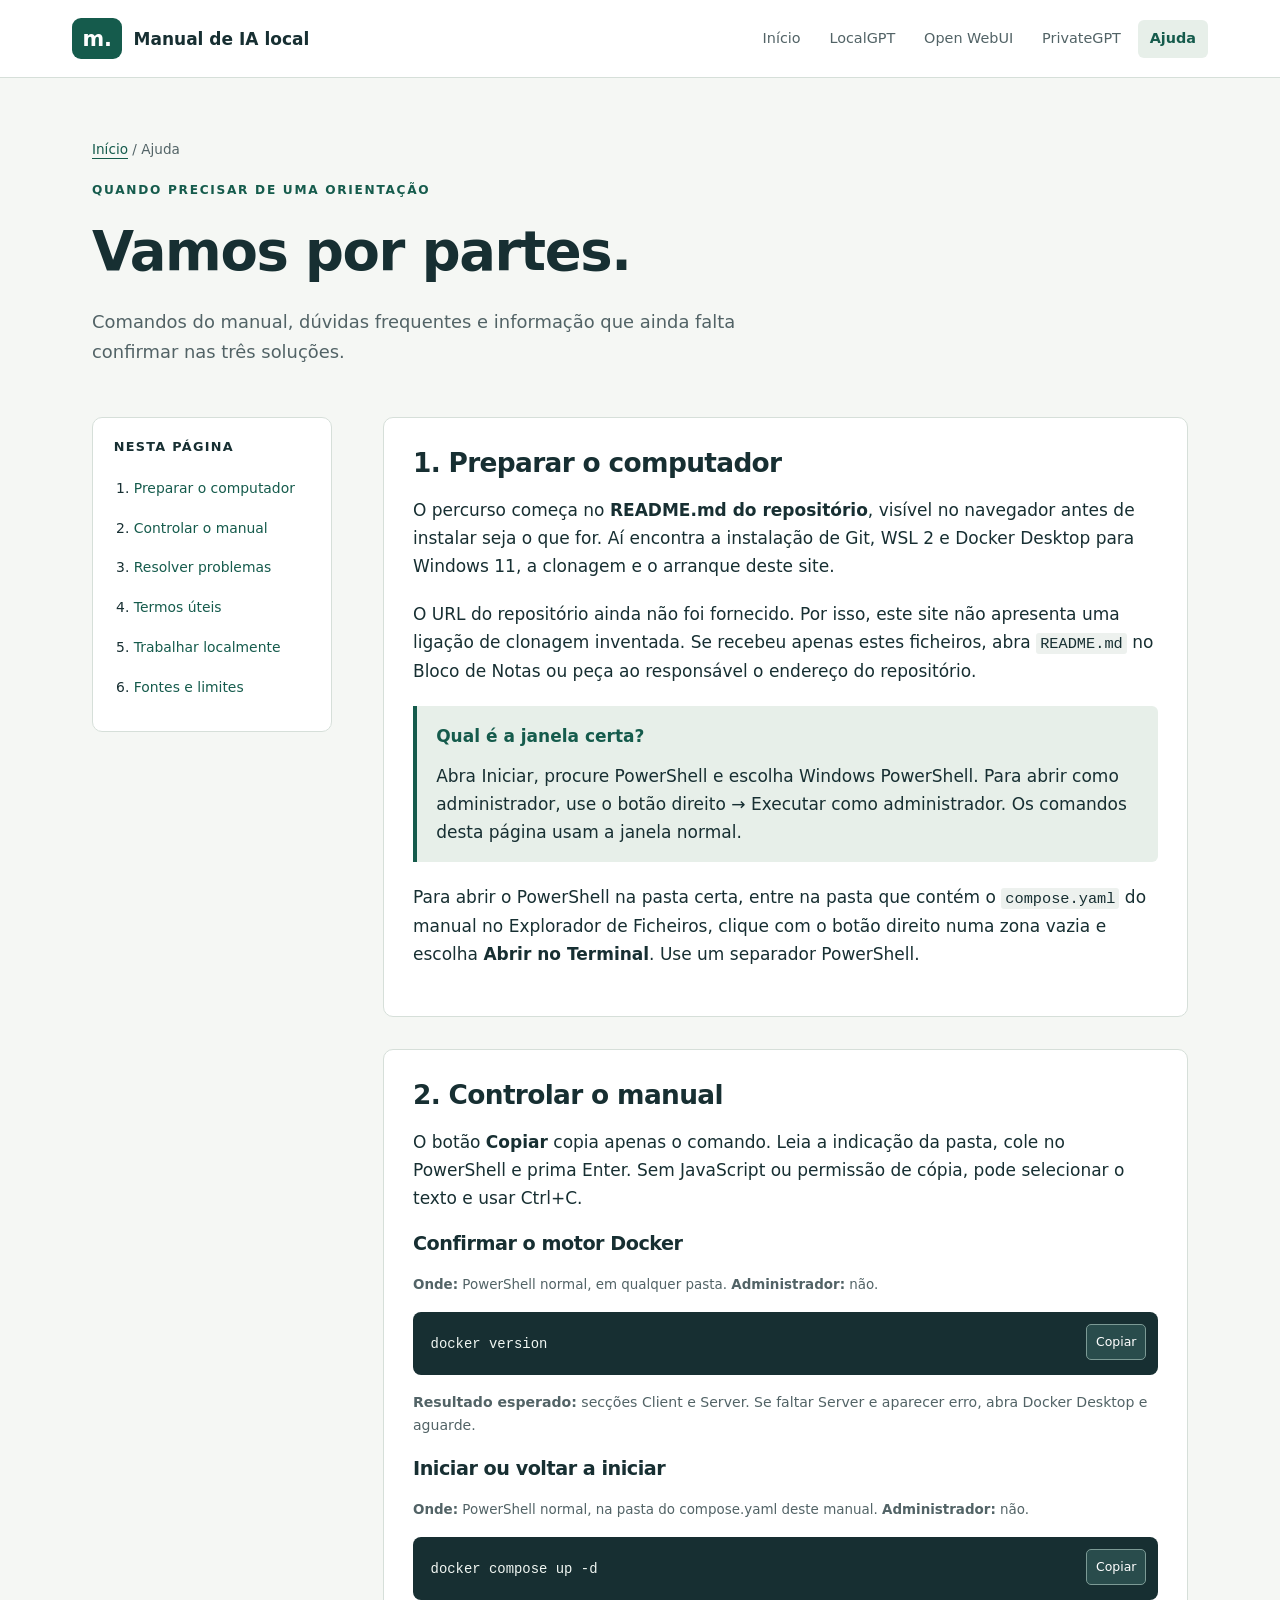
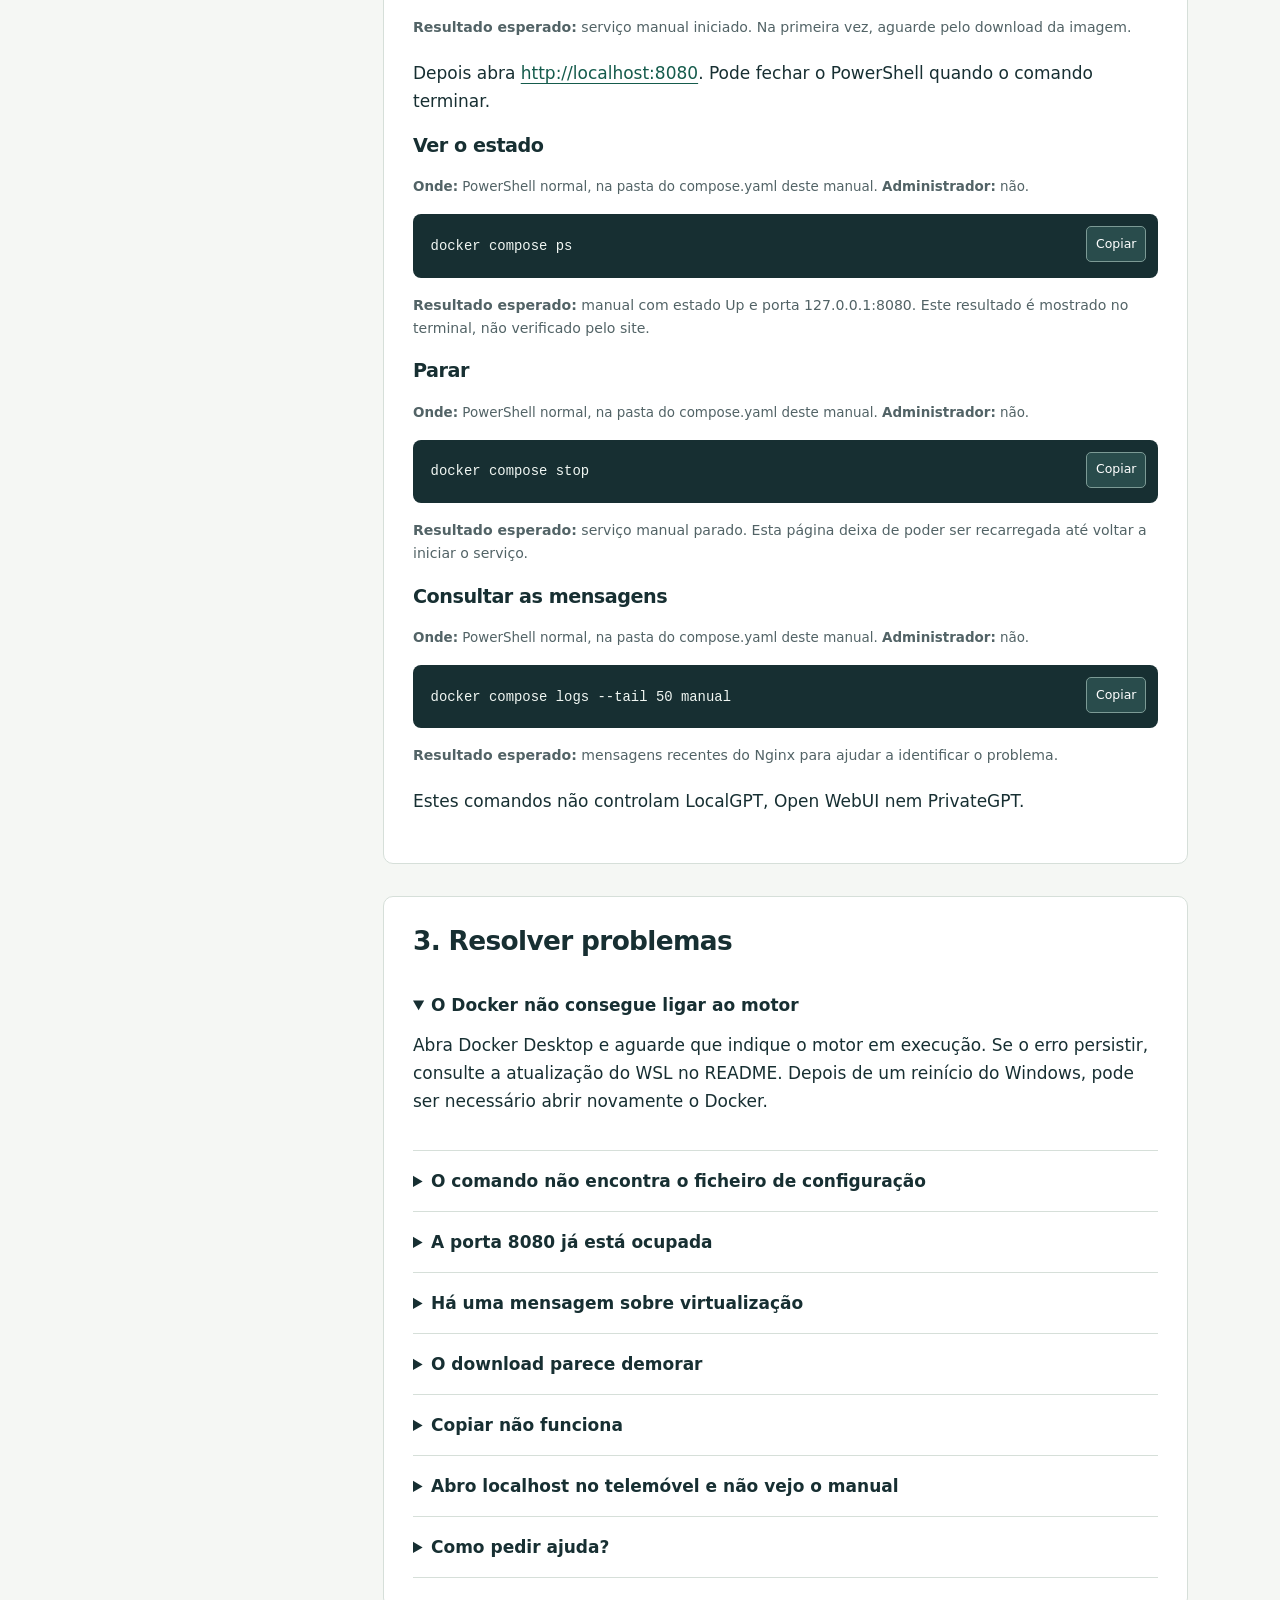
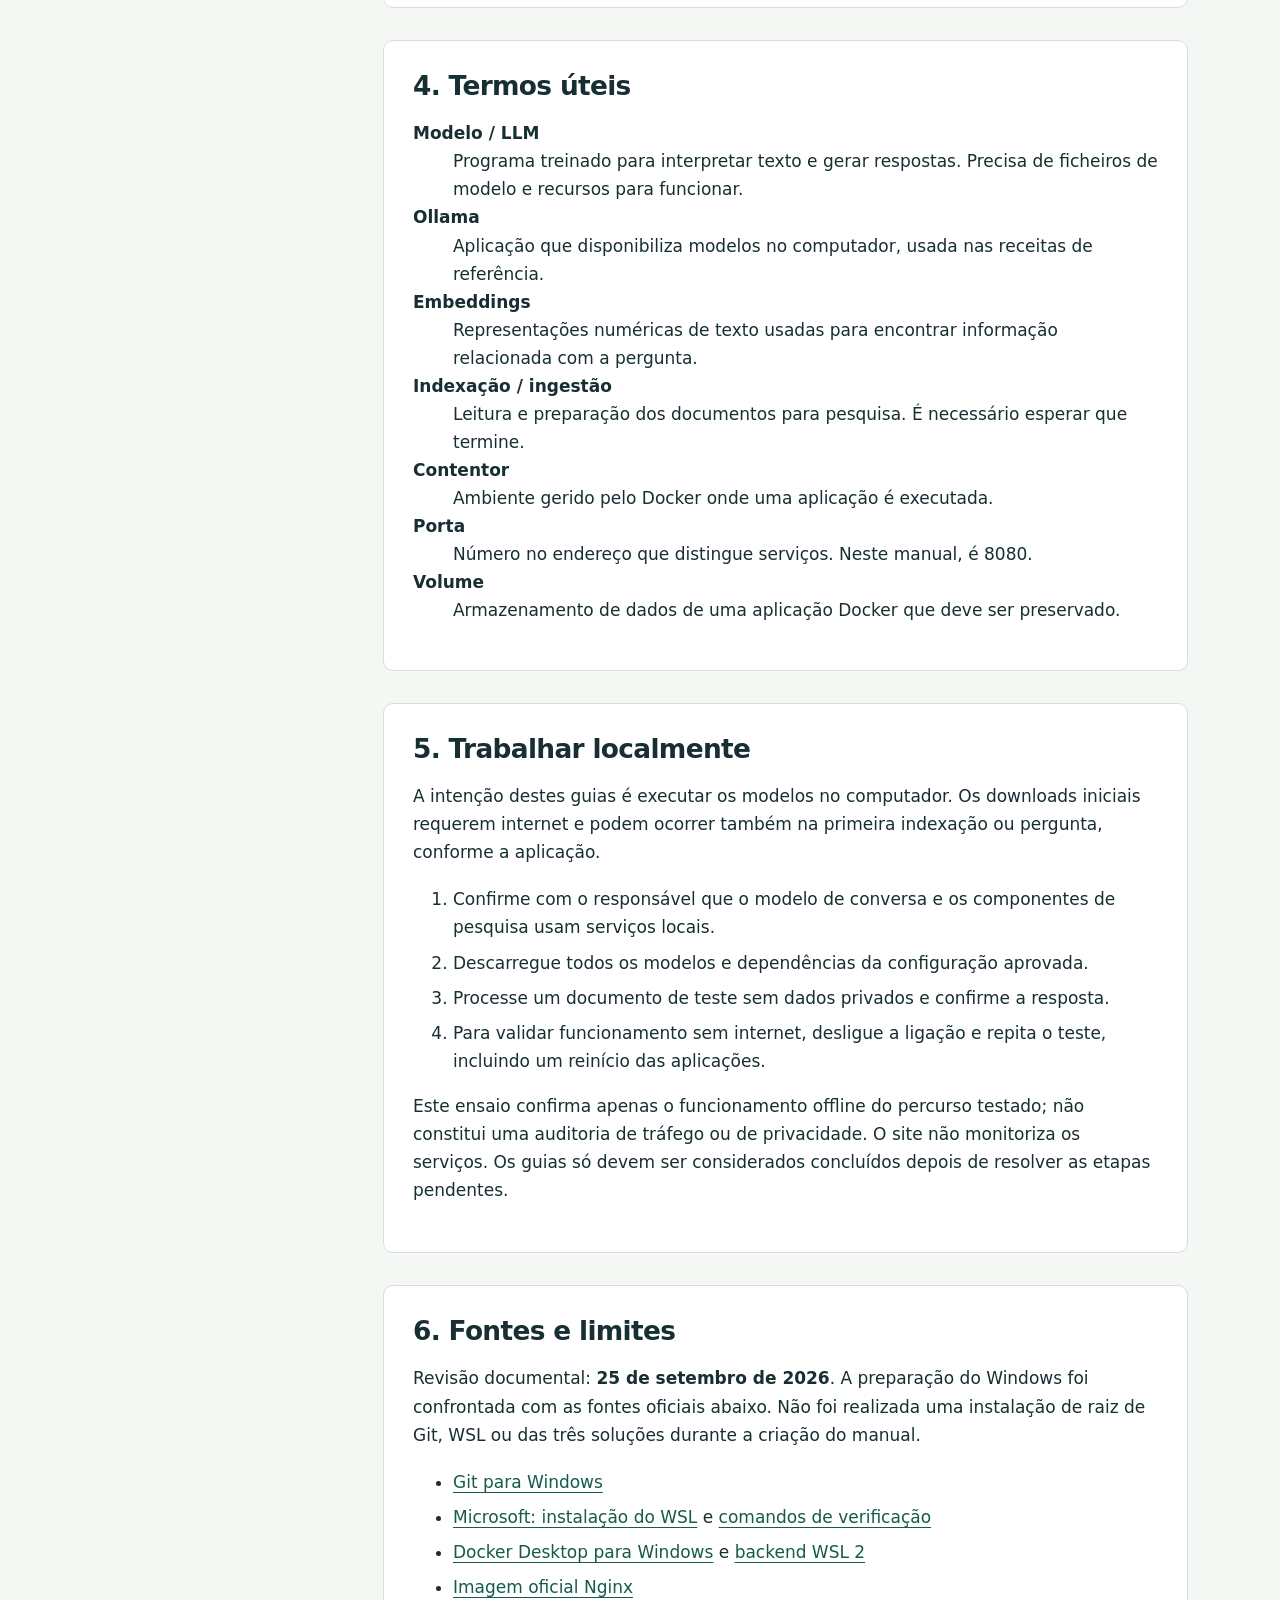
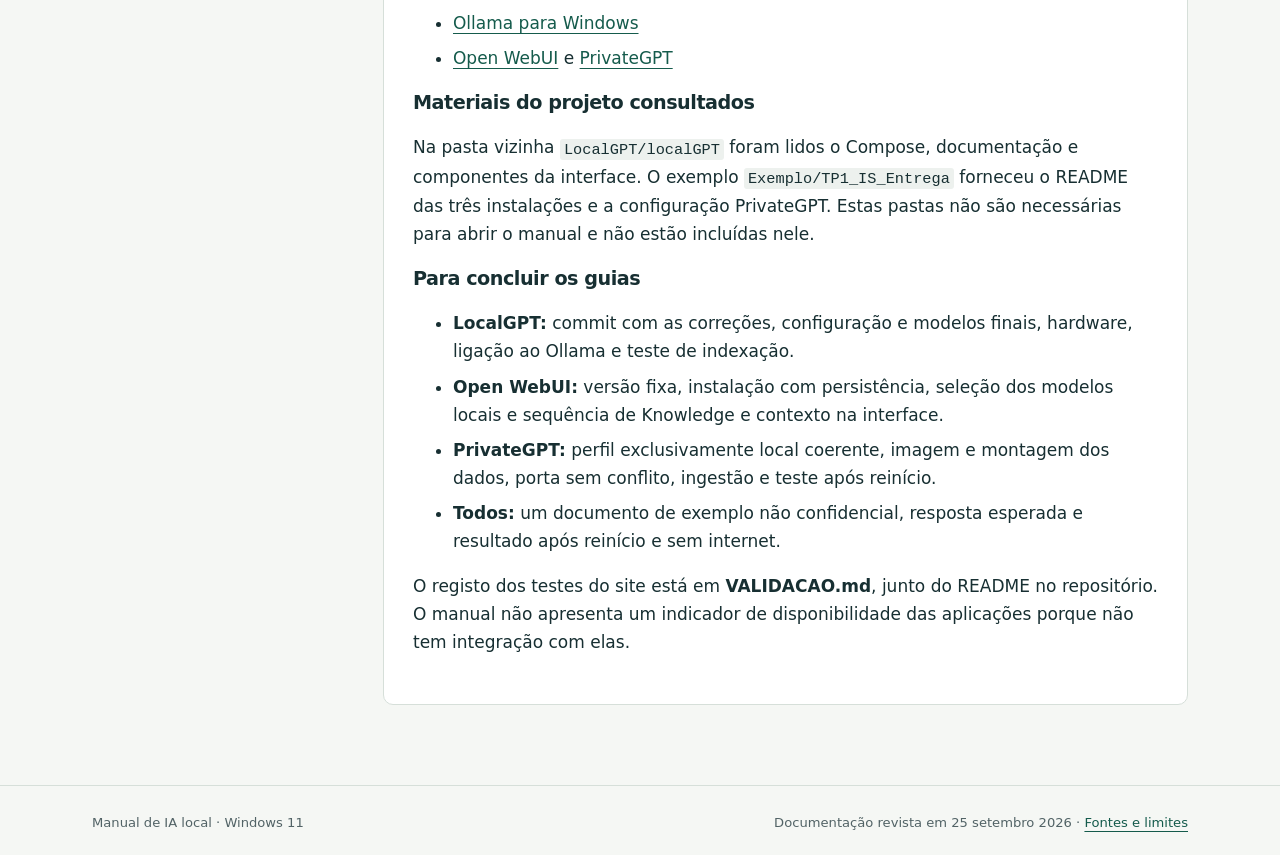
==== html/ajuda.html @ fd28e629 "First commit" ====
<!doctype html>
<html lang="pt-PT">
<head><meta charset="utf-8"><meta name="viewport" content="width=device-width, initial-scale=1"><meta name="description" content="Ajuda e primeiros passos — manual de instalação e utilização de IA local para Windows 11."><title>Ajuda e primeiros passos · Manual de IA local</title><link rel="stylesheet" href="assets/css/style.css"><script src="assets/js/main.js" defer></script></head>
<body><a class="skip-link" href="#conteudo">Saltar para o conteúdo</a>
<header class="site-header"><div class="header-inner"><a class="brand" href="index.html"><span class="brand-mark" aria-hidden="true">m.</span> Manual de IA local</a><nav class="site-nav" aria-label="Navegação principal"><a href="index.html">Início</a><a href="localgpt.html">LocalGPT</a><a href="openwebui.html">Open WebUI</a><a href="privategpt.html">PrivateGPT</a><a href="ajuda.html" aria-current="page">Ajuda</a></nav></div></header>
<main id="conteudo" class="container" tabindex="-1">
<div class="page-heading"><p class="breadcrumb"><a href="index.html">Início</a> / Ajuda</p><p class="eyebrow">Quando precisar de uma orientação</p><h1>Vamos por partes.</h1><p class="lead">Comandos do manual, dúvidas frequentes e informação que ainda falta confirmar nas três soluções.</p></div>
<div class="guide-layout"><nav class="toc" aria-label="Índice da ajuda"><h2>Nesta página</h2><ol><li><a href="#preparacao">Preparar o computador</a></li><li><a href="#comandos">Controlar o manual</a></li><li><a href="#erros">Resolver problemas</a></li><li><a href="#termos">Termos úteis</a></li><li><a href="#local">Trabalhar localmente</a></li><li><a href="#fontes">Fontes e limites</a></li></ol></nav><div>
<section class="guide-section" id="preparacao"><h2>1. Preparar o computador</h2><p>O percurso começa no <strong>README.md do repositório</strong>, visível no navegador antes de instalar seja o que for. Aí encontra a instalação de Git, WSL 2 e Docker Desktop para Windows 11, a clonagem e o arranque deste site.</p><p>O URL do repositório ainda não foi fornecido. Por isso, este site não apresenta uma ligação de clonagem inventada. Se recebeu apenas estes ficheiros, abra <code>README.md</code> no Bloco de Notas ou peça ao responsável o endereço do repositório.</p><div class="notice info"><strong>Qual é a janela certa?</strong><p>Abra Iniciar, procure PowerShell e escolha Windows PowerShell. Para abrir como administrador, use o botão direito → Executar como administrador. Os comandos desta página usam a janela normal.</p></div><p>Para abrir o PowerShell na pasta certa, entre na pasta que contém o <code>compose.yaml</code> do manual no Explorador de Ficheiros, clique com o botão direito numa zona vazia e escolha <strong>Abrir no Terminal</strong>. Use um separador PowerShell.</p></section>
<section class="guide-section" id="comandos"><h2>2. Controlar o manual</h2><p>O botão <strong>Copiar</strong> copia apenas o comando. Leia a indicação da pasta, cole no PowerShell e prima Enter. Sem JavaScript ou permissão de cópia, pode selecionar o texto e usar Ctrl+C.</p><h3>Confirmar o motor Docker</h3><p class="command-meta"><strong>Onde:</strong> PowerShell normal, em qualquer pasta. <strong>Administrador:</strong> não.</p><div class="command" data-command><pre><code>docker version</code></pre></div><p class="expected"><strong>Resultado esperado:</strong> secções Client e Server. Se faltar Server e aparecer erro, abra Docker Desktop e aguarde.</p><h3>Iniciar ou voltar a iniciar</h3><p class="command-meta"><strong>Onde:</strong> PowerShell normal, na pasta do compose.yaml deste manual. <strong>Administrador:</strong> não.</p><div class="command" data-command><pre><code>docker compose up -d</code></pre></div><p class="expected"><strong>Resultado esperado:</strong> serviço manual iniciado. Na primeira vez, aguarde pelo download da imagem.</p><p>Depois abra <a href="http://localhost:8080">http://localhost:8080</a>. Pode fechar o PowerShell quando o comando terminar.</p><h3>Ver o estado</h3><p class="command-meta"><strong>Onde:</strong> PowerShell normal, na pasta do compose.yaml deste manual. <strong>Administrador:</strong> não.</p><div class="command" data-command><pre><code>docker compose ps</code></pre></div><p class="expected"><strong>Resultado esperado:</strong> manual com estado Up e porta 127.0.0.1:8080. Este resultado é mostrado no terminal, não verificado pelo site.</p><h3>Parar</h3><p class="command-meta"><strong>Onde:</strong> PowerShell normal, na pasta do compose.yaml deste manual. <strong>Administrador:</strong> não.</p><div class="command" data-command><pre><code>docker compose stop</code></pre></div><p class="expected"><strong>Resultado esperado:</strong> serviço manual parado. Esta página deixa de poder ser recarregada até voltar a iniciar o serviço.</p><h3>Consultar as mensagens</h3><p class="command-meta"><strong>Onde:</strong> PowerShell normal, na pasta do compose.yaml deste manual. <strong>Administrador:</strong> não.</p><div class="command" data-command><pre><code>docker compose logs --tail 50 manual</code></pre></div><p class="expected"><strong>Resultado esperado:</strong> mensagens recentes do Nginx para ajudar a identificar o problema.</p><p>Estes comandos não controlam LocalGPT, Open WebUI nem PrivateGPT.</p></section>
<section class="guide-section" id="erros"><h2>3. Resolver problemas</h2><details open><summary>O Docker não consegue ligar ao motor</summary><p>Abra Docker Desktop e aguarde que indique o motor em execução. Se o erro persistir, consulte a atualização do WSL no README. Depois de um reinício do Windows, pode ser necessário abrir novamente o Docker.</p></details><details><summary>O comando não encontra o ficheiro de configuração</summary><p>Abra o terminal na pasta que contém o <code>compose.yaml</code> deste manual, junto da pasta <code>html</code>. Uma janela aberta noutra pasta não encontra automaticamente o projeto.</p></details><details><summary>A porta 8080 já está ocupada</summary><p>Outra aplicação pode estar a usar a porta ou o Windows pode tê-la reservado. Peça ajuda para identificar a origem. Se reconhecer a aplicação, feche-a normalmente e tente de novo. Não termine processos desconhecidos.</p></details><details><summary>Há uma mensagem sobre virtualização</summary><p>Use Ctrl+Shift+Esc → Desempenho → CPU e verifique «Virtualização». Se estiver desativada, siga a documentação do fabricante do computador ou peça apoio informático. As instruções BIOS/UEFI variam entre equipamentos.</p></details><details><summary>O download parece demorar</summary><p>Imagens e modelos podem ser grandes. Aguarde e observe o terminal. Uma mensagem de erro de rede exige verificar a ligação, proxy ou VPN; o manual não pode estimar o tempo restante.</p></details><details><summary>Copiar não funciona</summary><p>Em caso de recusa pelo navegador, o manual seleciona o comando e apresenta uma indicação para usar Ctrl+C. Também pode selecionar o texto manualmente. Em dispositivos táteis, mantenha o dedo sobre o texto e use a opção de cópia do navegador.</p></details><details><summary>Abro localhost no telemóvel e não vejo o manual</summary><p>Localhost aponta para o dispositivo onde está o navegador. Este manual está acessível apenas no computador que o serve. Pode testar o formato móvel reduzindo a janela do navegador nesse computador.</p></details><details><summary>Como pedir ajuda?</summary><p>Indique a solução, o passo, o comando e a mensagem exata, bem como as versões instaladas e o hardware. Remova palavras-passe, tokens e conteúdo privado antes de partilhar registos.</p></details></section>
<section class="guide-section" id="termos"><h2>4. Termos úteis</h2><dl><dt><strong>Modelo / LLM</strong></dt><dd>Programa treinado para interpretar texto e gerar respostas. Precisa de ficheiros de modelo e recursos para funcionar.</dd><dt><strong>Ollama</strong></dt><dd>Aplicação que disponibiliza modelos no computador, usada nas receitas de referência.</dd><dt><strong>Embeddings</strong></dt><dd>Representações numéricas de texto usadas para encontrar informação relacionada com a pergunta.</dd><dt><strong>Indexação / ingestão</strong></dt><dd>Leitura e preparação dos documentos para pesquisa. É necessário esperar que termine.</dd><dt><strong>Contentor</strong></dt><dd>Ambiente gerido pelo Docker onde uma aplicação é executada.</dd><dt><strong>Porta</strong></dt><dd>Número no endereço que distingue serviços. Neste manual, é 8080.</dd><dt><strong>Volume</strong></dt><dd>Armazenamento de dados de uma aplicação Docker que deve ser preservado.</dd></dl></section>
<section class="guide-section" id="local"><h2>5. Trabalhar localmente</h2><p>A intenção destes guias é executar os modelos no computador. Os downloads iniciais requerem internet e podem ocorrer também na primeira indexação ou pergunta, conforme a aplicação.</p><ol><li>Confirme com o responsável que o modelo de conversa e os componentes de pesquisa usam serviços locais.</li><li>Descarregue todos os modelos e dependências da configuração aprovada.</li><li>Processe um documento de teste sem dados privados e confirme a resposta.</li><li>Para validar funcionamento sem internet, desligue a ligação e repita o teste, incluindo um reinício das aplicações.</li></ol><p>Este ensaio confirma apenas o funcionamento offline do percurso testado; não constitui uma auditoria de tráfego ou de privacidade. O site não monitoriza os serviços. Os guias só devem ser considerados concluídos depois de resolver as etapas pendentes.</p></section>
<section class="guide-section" id="fontes"><h2>6. Fontes e limites</h2><p>Revisão documental: <strong>25 de setembro de 2026</strong>. A preparação do Windows foi confrontada com as fontes oficiais abaixo. Não foi realizada uma instalação de raiz de Git, WSL ou das três soluções durante a criação do manual.</p><ul><li><a href="https://git-scm.com/install/windows">Git para Windows</a></li><li><a href="https://learn.microsoft.com/en-us/windows/wsl/install">Microsoft: instalação do WSL</a> e <a href="https://learn.microsoft.com/en-us/windows/wsl/basic-commands">comandos de verificação</a></li><li><a href="https://docs.docker.com/desktop/setup/install/windows-install/">Docker Desktop para Windows</a> e <a href="https://docs.docker.com/desktop/features/wsl/">backend WSL 2</a></li><li><a href="https://hub.docker.com/_/nginx">Imagem oficial Nginx</a></li><li><a href="https://docs.ollama.com/windows">Ollama para Windows</a></li><li><a href="https://docs.openwebui.com/">Open WebUI</a> e <a href="https://docs.privategpt.dev/introduction">PrivateGPT</a></li></ul><h3>Materiais do projeto consultados</h3><p>Na pasta vizinha <code>LocalGPT/localGPT</code> foram lidos o Compose, documentação e componentes da interface. O exemplo <code>Exemplo/TP1_IS_Entrega</code> forneceu o README das três instalações e a configuração PrivateGPT. Estas pastas não são necessárias para abrir o manual e não estão incluídas nele.</p><h3>Para concluir os guias</h3><ul><li><strong>LocalGPT:</strong> commit com as correções, configuração e modelos finais, hardware, ligação ao Ollama e teste de indexação.</li><li><strong>Open WebUI:</strong> versão fixa, instalação com persistência, seleção dos modelos locais e sequência de Knowledge e contexto na interface.</li><li><strong>PrivateGPT:</strong> perfil exclusivamente local coerente, imagem e montagem dos dados, porta sem conflito, ingestão e teste após reinício.</li><li><strong>Todos:</strong> um documento de exemplo não confidencial, resposta esperada e resultado após reinício e sem internet.</li></ul><p>O registo dos testes do site está em <strong>VALIDACAO.md</strong>, junto do README no repositório. O manual não apresenta um indicador de disponibilidade das aplicações porque não tem integração com elas.</p></section>
</div></div></main>
<footer class="site-footer"><div class="container footer-inner"><span>Manual de IA local · Windows 11</span><span>Documentação revista em 25 setembro 2026 · <a href="ajuda.html#fontes">Fontes e limites</a></span></div></footer>
</body></html>
---- html/assets/css/style.css ----
/* Recursos locais e fontes do sistema; o conteúdo funciona sem JavaScript. */
:root { color-scheme: light; --ink:#172f32; --muted:#526366; --paper:#f5f7f4; --line:#d6dfd9; --green:#155b4c; --pale:#e7efe9; --amber:#775019; }
* { box-sizing:border-box; }
html { scroll-behavior:smooth; scroll-padding-top:2rem; }
body { margin:0; background:var(--paper); color:var(--ink); font:17px/1.65 "Segoe UI",system-ui,sans-serif; }
a { color:var(--green); text-underline-offset:4px; }
a:hover { text-decoration-thickness:2px; }
:focus-visible { outline:3px solid #b45b0b; outline-offset:5px; }
button { font:inherit; cursor:pointer; }
.skip-link { position:absolute; left:1rem; top:-100px; padding:.7rem 1rem; background:white; z-index:10; }
.skip-link:focus { top:1rem; }
.site-header { border-bottom:1px solid var(--line); background:#fff; }
.header-inner { max-width:1200px; margin:auto; padding:1.15rem 2rem; display:flex; align-items:center; justify-content:space-between; gap:1.5rem; }
.brand { display:flex; align-items:center; gap:.7rem; font-weight:750; text-decoration:none; color:var(--ink); white-space:nowrap; }
.brand-mark { background:var(--green); color:white; border-radius:9px; padding:.2rem .65rem; font-size:1.3rem; }
.site-nav { display:flex; flex-wrap:wrap; gap:.3rem; }
.site-nav a { padding:.45rem .75rem; text-decoration:none; color:var(--muted); border-radius:6px; font-size:.9rem; }
.site-nav a[aria-current="page"] { background:var(--pale); color:var(--green); font-weight:700; }
.site-nav a:hover { background:var(--paper); }
.container { max-width:1160px; margin:auto; padding:0 2rem; }
.eyebrow { font-size:.76rem; font-weight:750; letter-spacing:.14em; text-transform:uppercase; color:var(--green); }
.hero { padding:4.5rem 0 3rem; display:grid; grid-template-columns:1.55fr 1fr; gap:4rem; align-items:center; }
h1,h2,h3 { line-height:1.2; letter-spacing:-.025em; }
h1 { font-size:clamp(2.3rem,5vw,4rem); margin:1rem 0 1.4rem; max-width:850px; font-weight:720; }
h2 { font-size:1.65rem; margin:0 0 1.1rem; }
h3 { font-size:1.2rem; }
p { margin:.75rem 0 1.2rem; }
.lead { color:var(--muted); font-size:1.12rem; max-width:720px; }
.hero-note { border:1px solid var(--line); border-radius:14px; padding:1.6rem; background:var(--pale); }
.hero-note ol { padding-left:1.4rem; margin-bottom:0; }
.hero-note li { margin:.7rem 0; }
.button { display:inline-block; background:var(--green); color:white; text-decoration:none; font-weight:650; padding:.7rem 1.2rem; border-radius:7px; }
.button:hover { background:#104637; }
.section-heading { display:flex; justify-content:space-between; gap:1rem; align-items:baseline; margin:1.5rem 0; }
.section-heading p { color:var(--muted); font-size:.9rem; }
.cards { display:grid; grid-template-columns:repeat(3,minmax(0,1fr)); gap:1.25rem; }
.card { border:1px solid var(--line); background:white; border-radius:12px; padding:1.7rem; display:flex; align-items:flex-start; flex-direction:column; }
.card-number { color:var(--green); font-size:.85rem; font-weight:700; letter-spacing:.1em; }
.card h3 { font-size:1.6rem; margin:1.3rem 0 .4rem; }
.card p { color:var(--muted); }
.card .button { margin-top:auto; }
.tag { font-size:.75rem; font-weight:650; padding:.25rem .6rem; background:#fff2d8; color:var(--amber); border-radius:4px; display:inline-block; }
.band { margin:2.5rem 0 3.5rem; padding:1.75rem 2rem; border:1px solid var(--line); border-radius:10px; background:var(--pale); }
.page-heading { padding:3rem 0 2rem; }
.page-heading h1 { font-size:clamp(2.2rem,5vw,3.4rem); }
.breadcrumb { font-size:.85rem; color:var(--muted); }
.guide-layout { display:grid; grid-template-columns:240px minmax(0,1fr); gap:3.2rem; align-items:start; padding-bottom:3rem; }
.toc { position:sticky; top:1.5rem; padding:1.3rem; border:1px solid var(--line); border-radius:10px; background:white; font-size:.87rem; }
.toc h2 { font-size:.8rem; text-transform:uppercase; letter-spacing:.1em; }
.toc ol { padding-left:1.25rem; margin-bottom:0; }
.toc li { padding:.3rem 0; }
.toc a { text-decoration:none; }
.toc a:hover { text-decoration:underline; }
.guide-section { margin-bottom:2rem; padding:1.8rem; background:white; border:1px solid var(--line); border-radius:10px; min-width:0; }
.step { font-size:.77rem; color:var(--green); display:block; margin-bottom:.6rem; font-weight:750; letter-spacing:.1em; }
.notice { border-left:4px solid #aa751f; background:#fff7e7; padding:1rem 1.2rem; margin:1.3rem 0; border-radius:0 6px 6px 0; }
.notice p:last-child { margin-bottom:0; }
.notice strong { color:#674510; }
.info { border-left-color:var(--green); background:var(--pale); }
.info strong { color:var(--green); }
.pending { font-size:.95rem; }
li { margin:.45rem 0; }
code { font-family:Consolas,"Cascadia Code",monospace; font-size:.9em; overflow-wrap:anywhere; }
p code,li code,td code { background:#edf1ee; padding:.1rem .25rem; border-radius:3px; }
.command { position:relative; border-radius:8px; background:#172f32; color:#f1f7f3; padding:1.1rem; margin:1rem 0; }
.command pre { white-space:pre-wrap; overflow-wrap:anywhere; margin:0; padding:0 5rem 0 0; }
.command code { font-size:.87rem; }
.copy-button { position:absolute; top:.75rem; right:.75rem; border:1px solid #7c9a95; color:white; background:#294c4c; border-radius:5px; padding:.3rem .55rem; font-size:.78rem; min-height:36px; }
.copy-button:hover { background:#3c6360; }
.copy-feedback { margin:.65rem 0 0; color:#d3e8df; font-size:.8rem; }
.copy-feedback:empty { display:none; }
.command-meta { font-size:.84rem; color:var(--muted); margin-bottom:.25rem; }
.expected { font-size:.88rem; color:var(--muted); }
.table-wrap { overflow-x:auto; }
table { border-collapse:collapse; width:100%; font-size:.9rem; }
th,td { text-align:left; padding:.8rem; border-bottom:1px solid var(--line); vertical-align:top; }
th { background:var(--pale); }
blockquote { border-left:3px solid var(--green); margin:1rem 0; padding:.5rem 1.2rem; background:var(--paper); }
details { padding:1rem 0; border-bottom:1px solid var(--line); }
summary { cursor:pointer; font-weight:650; }
.source-note { color:var(--muted); font-size:.85rem; overflow-wrap:anywhere; }
.site-footer { border-top:1px solid var(--line); padding:1.6rem 0; font-size:.82rem; color:var(--muted); }
.footer-inner { display:flex; justify-content:space-between; gap:1rem; flex-wrap:wrap; }
@media (max-width:900px) { .header-inner { align-items:flex-start; flex-direction:column; gap:.75rem; } .hero { gap:2rem; } .guide-layout { grid-template-columns:200px minmax(0,1fr); gap:1.3rem; } .cards { gap:.8rem; } .card { padding:1.2rem; } }
@media (max-width:680px) { body { font-size:16px; } .container,.header-inner { padding-left:1.1rem; padding-right:1.1rem; } .site-nav { gap:.1rem; } .site-nav a { padding:.45rem .55rem; } .hero { grid-template-columns:1fr; padding:2.3rem 0 1.5rem; gap:1.2rem; } .cards,.guide-layout { grid-template-columns:1fr; } .toc { position:static; } .section-heading { display:block; } .guide-section { padding:1.2rem; } .band { padding:1.25rem; } .page-heading { padding:2rem 0 1rem; } .command pre { padding:2.3rem 0 0; } .card { padding:1.5rem; } }
@media (prefers-reduced-motion:reduce) { html { scroll-behavior:auto; } }
@media print { .site-header,.toc,.copy-button,.site-footer { display:none; } body { background:white; color:black; font-size:11pt; } .guide-layout,.hero,.cards { display:block; } .guide-section,.card { break-inside:avoid; } .container { padding:0; } .command { background:#eee; color:black; } }
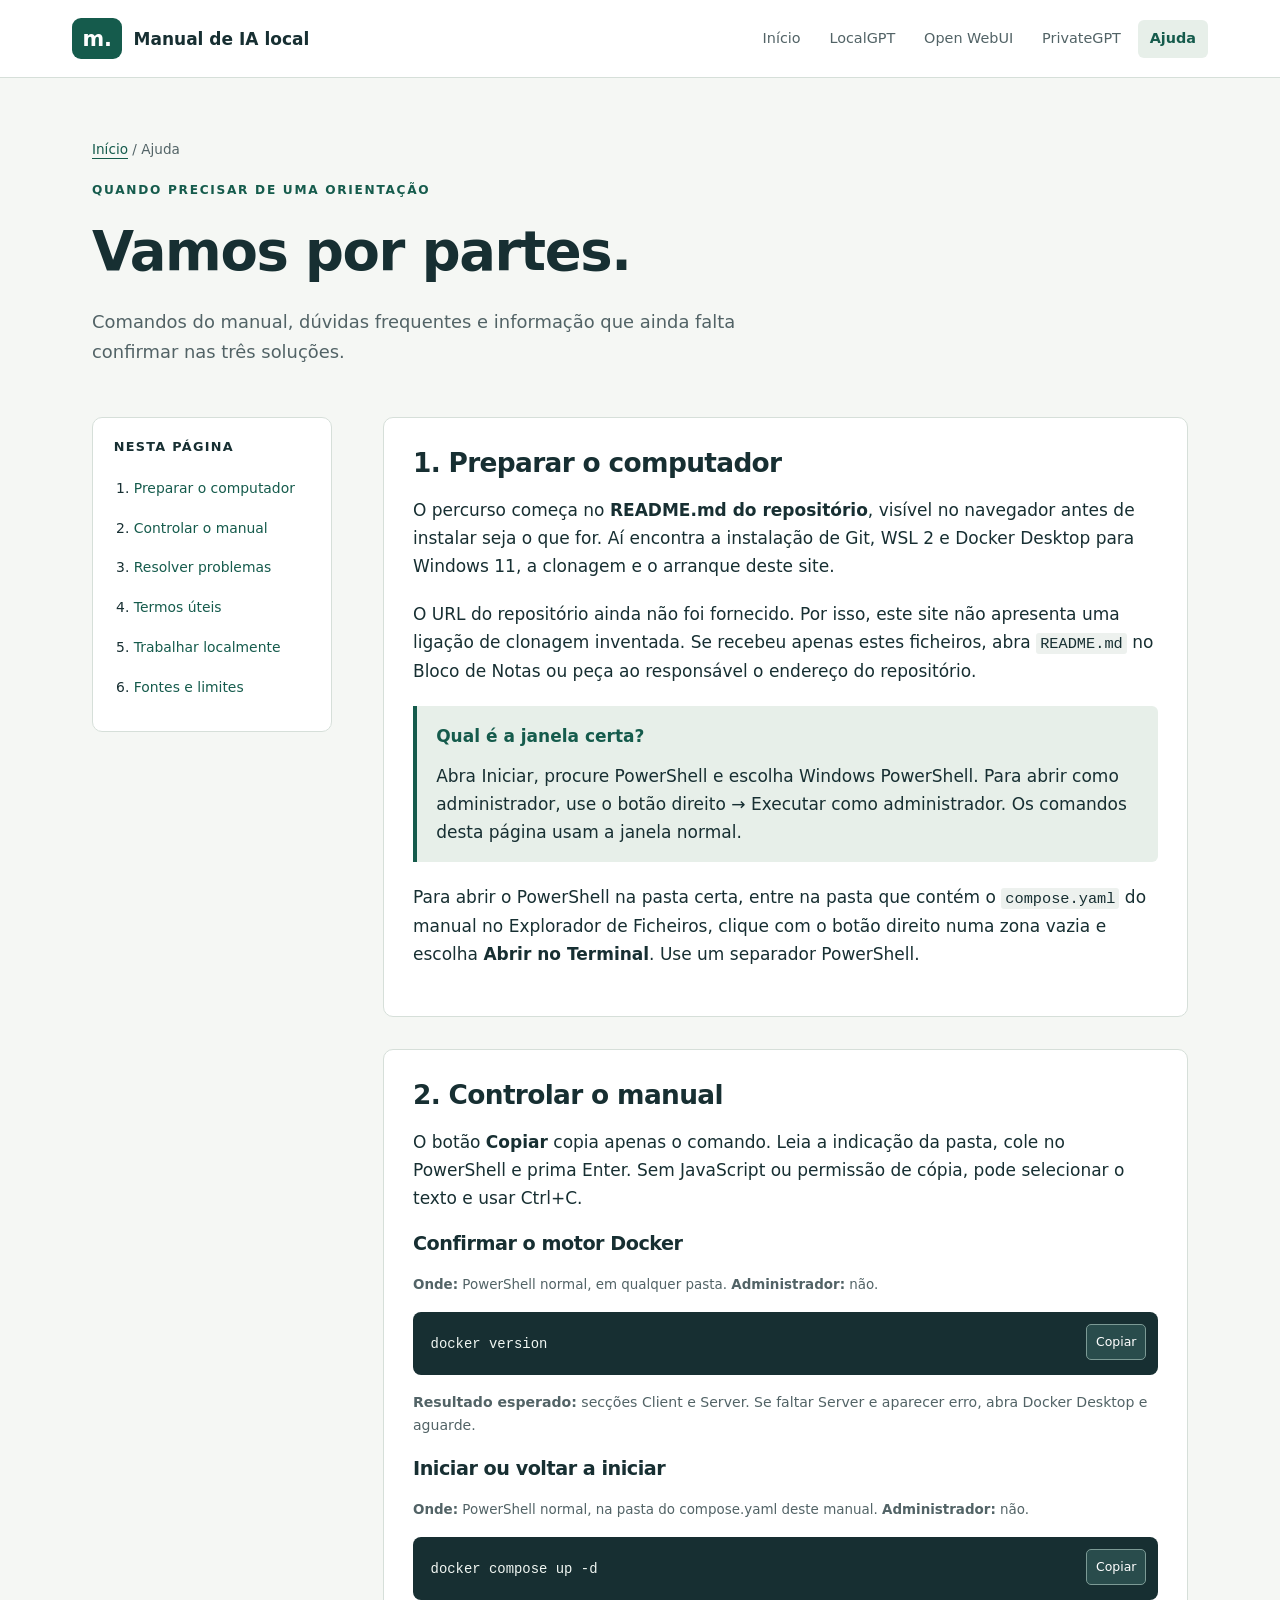
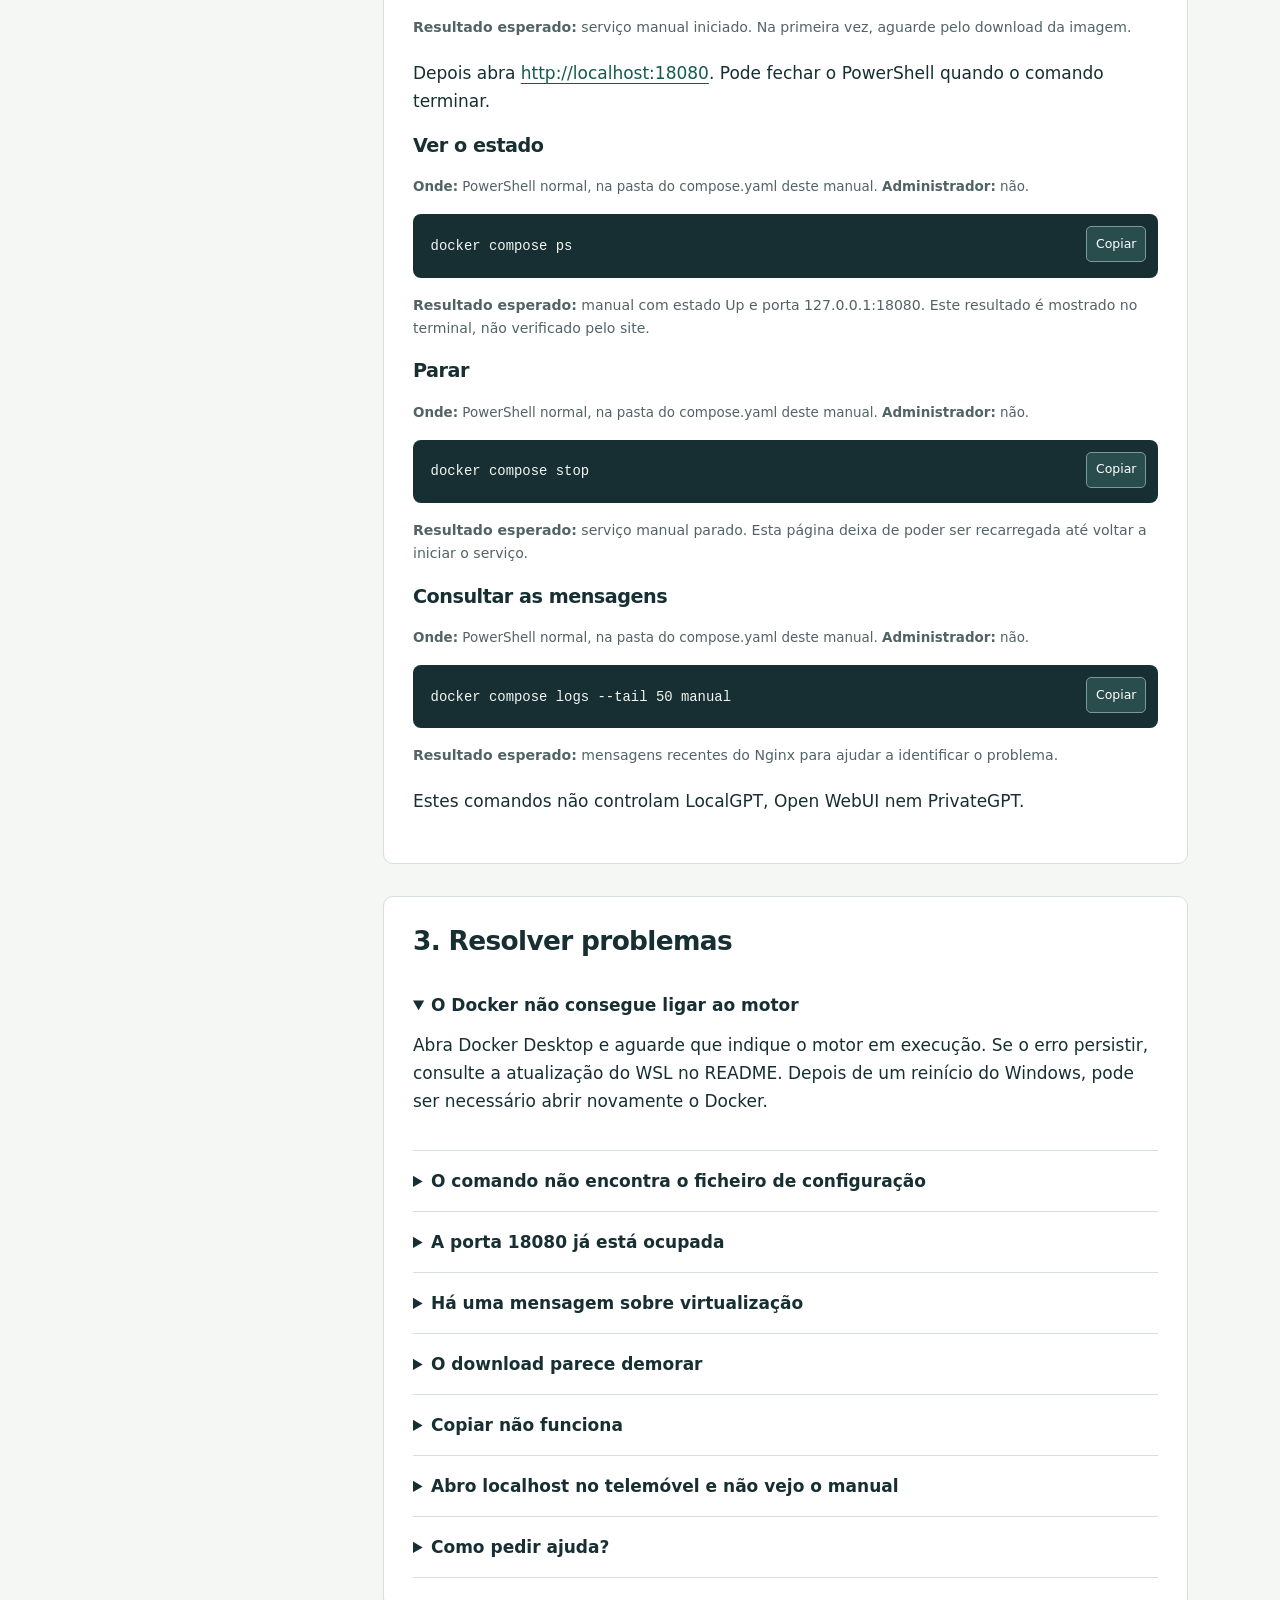
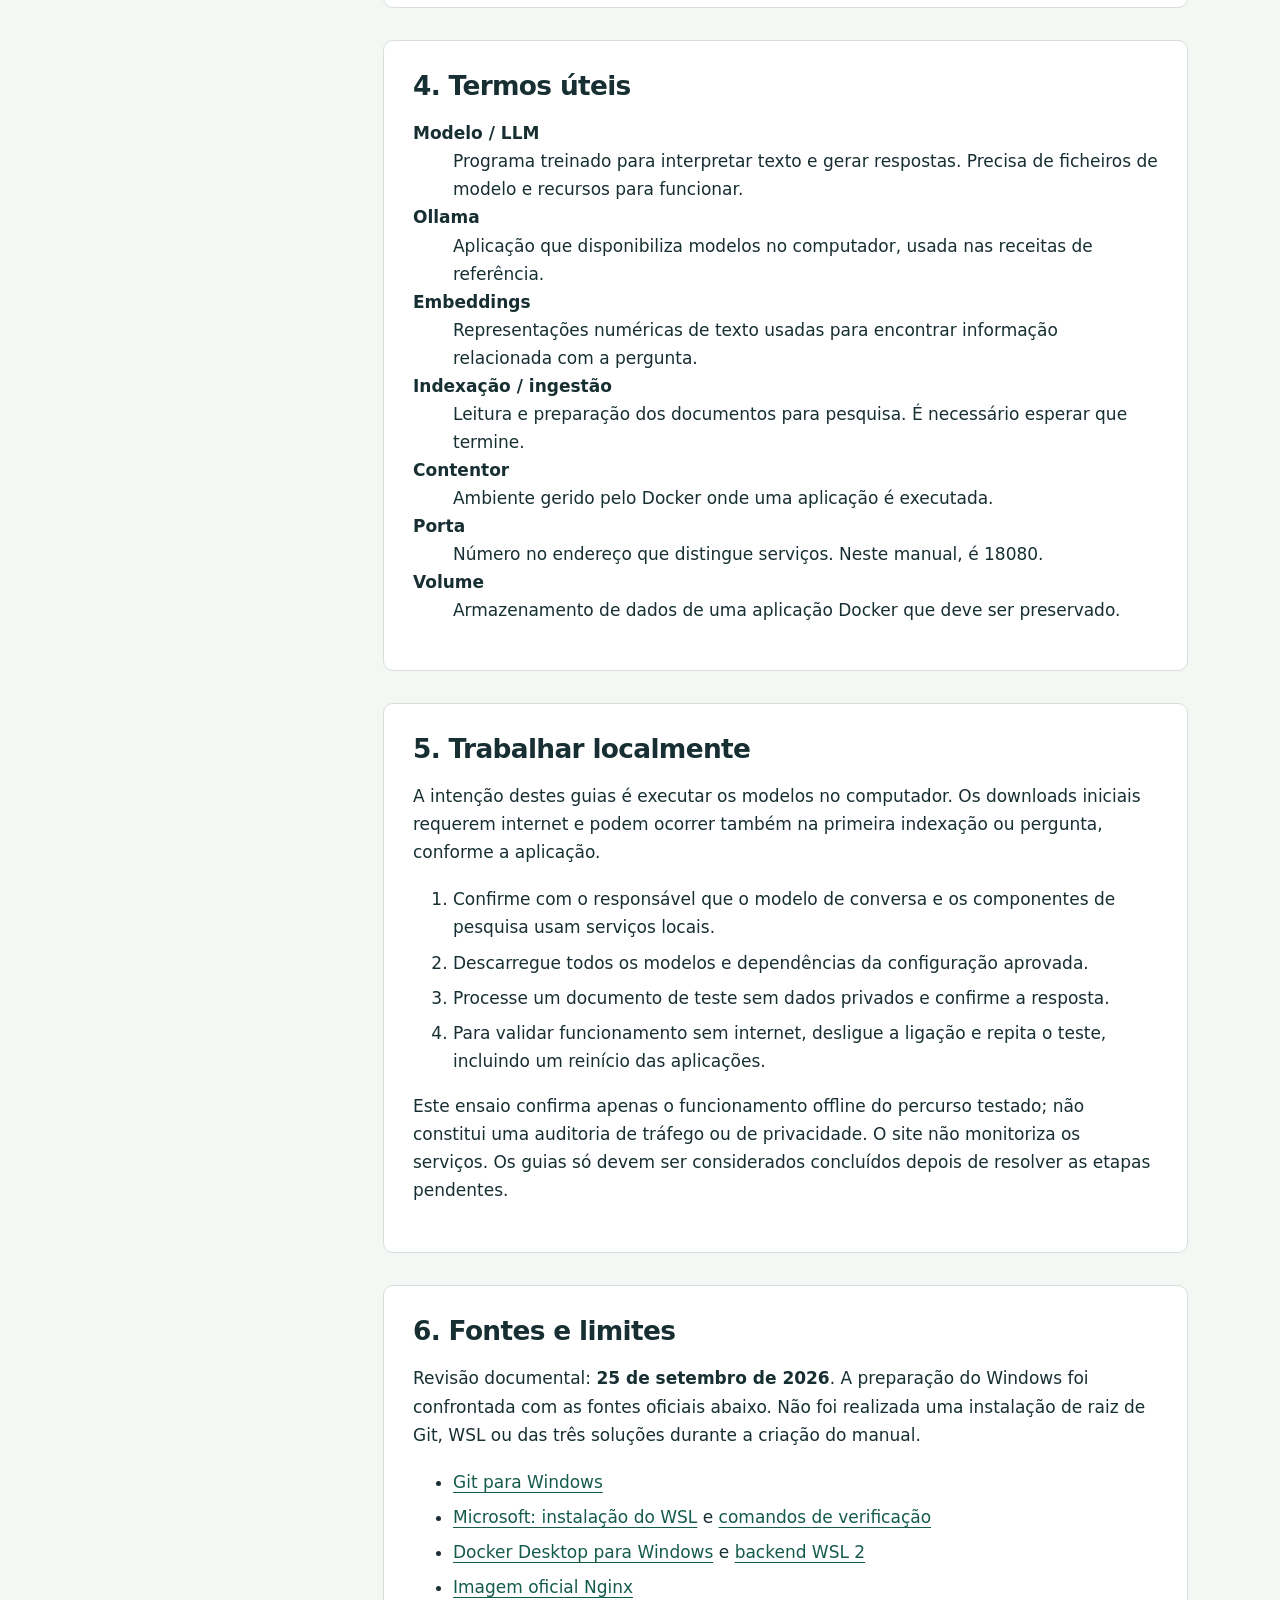
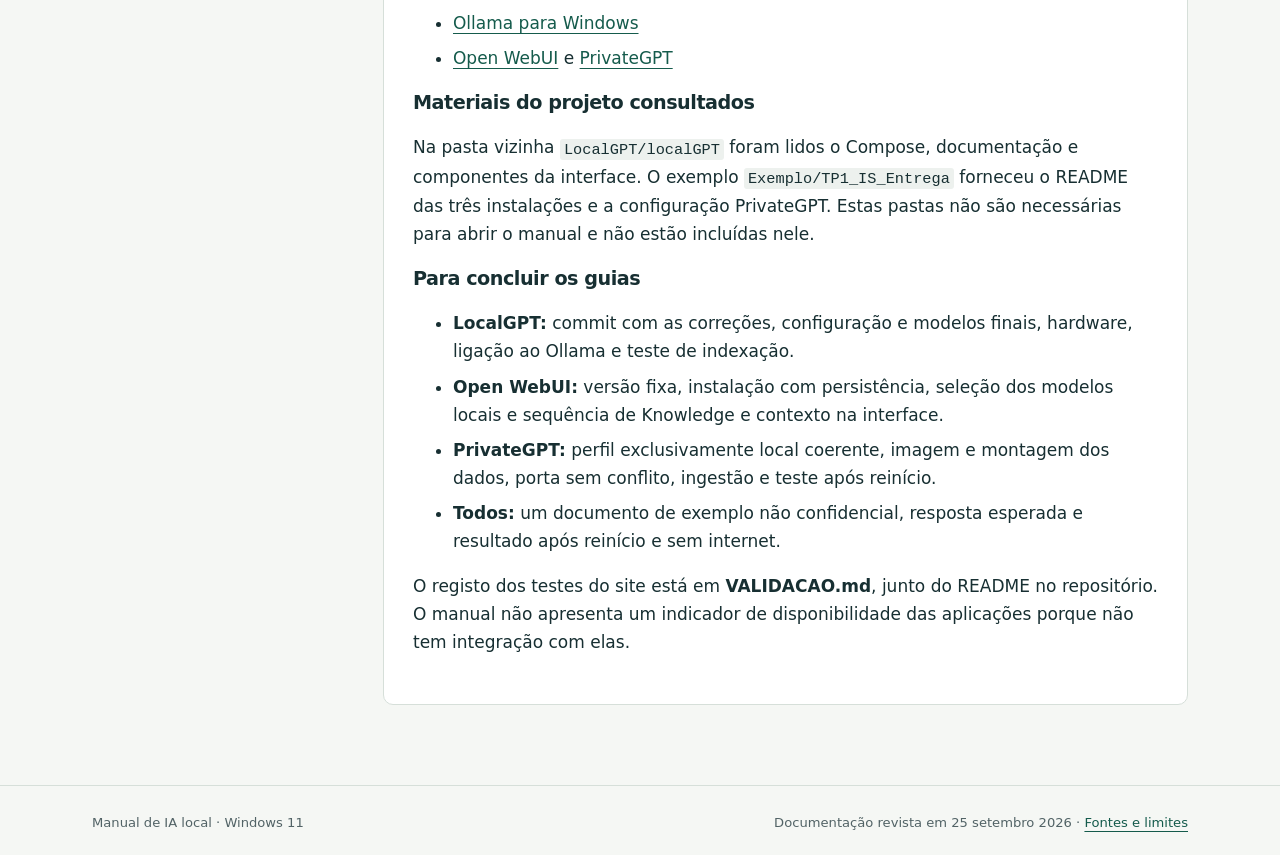
==== commit 6df63df4: "fix: alteraçao de porta" ====
--- a/html/ajuda.html
+++ b/html/ajuda.html
@@ -7,9 +7,9 @@
 <div class="page-heading"><p class="breadcrumb"><a href="index.html">Início</a> / Ajuda</p><p class="eyebrow">Quando precisar de uma orientação</p><h1>Vamos por partes.</h1><p class="lead">Comandos do manual, dúvidas frequentes e informação que ainda falta confirmar nas três soluções.</p></div>
 <div class="guide-layout"><nav class="toc" aria-label="Índice da ajuda"><h2>Nesta página</h2><ol><li><a href="#preparacao">Preparar o computador</a></li><li><a href="#comandos">Controlar o manual</a></li><li><a href="#erros">Resolver problemas</a></li><li><a href="#termos">Termos úteis</a></li><li><a href="#local">Trabalhar localmente</a></li><li><a href="#fontes">Fontes e limites</a></li></ol></nav><div>
 <section class="guide-section" id="preparacao"><h2>1. Preparar o computador</h2><p>O percurso começa no <strong>README.md do repositório</strong>, visível no navegador antes de instalar seja o que for. Aí encontra a instalação de Git, WSL 2 e Docker Desktop para Windows 11, a clonagem e o arranque deste site.</p><p>O URL do repositório ainda não foi fornecido. Por isso, este site não apresenta uma ligação de clonagem inventada. Se recebeu apenas estes ficheiros, abra <code>README.md</code> no Bloco de Notas ou peça ao responsável o endereço do repositório.</p><div class="notice info"><strong>Qual é a janela certa?</strong><p>Abra Iniciar, procure PowerShell e escolha Windows PowerShell. Para abrir como administrador, use o botão direito → Executar como administrador. Os comandos desta página usam a janela normal.</p></div><p>Para abrir o PowerShell na pasta certa, entre na pasta que contém o <code>compose.yaml</code> do manual no Explorador de Ficheiros, clique com o botão direito numa zona vazia e escolha <strong>Abrir no Terminal</strong>. Use um separador PowerShell.</p></section>
-<section class="guide-section" id="comandos"><h2>2. Controlar o manual</h2><p>O botão <strong>Copiar</strong> copia apenas o comando. Leia a indicação da pasta, cole no PowerShell e prima Enter. Sem JavaScript ou permissão de cópia, pode selecionar o texto e usar Ctrl+C.</p><h3>Confirmar o motor Docker</h3><p class="command-meta"><strong>Onde:</strong> PowerShell normal, em qualquer pasta. <strong>Administrador:</strong> não.</p><div class="command" data-command><pre><code>docker version</code></pre></div><p class="expected"><strong>Resultado esperado:</strong> secções Client e Server. Se faltar Server e aparecer erro, abra Docker Desktop e aguarde.</p><h3>Iniciar ou voltar a iniciar</h3><p class="command-meta"><strong>Onde:</strong> PowerShell normal, na pasta do compose.yaml deste manual. <strong>Administrador:</strong> não.</p><div class="command" data-command><pre><code>docker compose up -d</code></pre></div><p class="expected"><strong>Resultado esperado:</strong> serviço manual iniciado. Na primeira vez, aguarde pelo download da imagem.</p><p>Depois abra <a href="http://localhost:8080">http://localhost:8080</a>. Pode fechar o PowerShell quando o comando terminar.</p><h3>Ver o estado</h3><p class="command-meta"><strong>Onde:</strong> PowerShell normal, na pasta do compose.yaml deste manual. <strong>Administrador:</strong> não.</p><div class="command" data-command><pre><code>docker compose ps</code></pre></div><p class="expected"><strong>Resultado esperado:</strong> manual com estado Up e porta 127.0.0.1:8080. Este resultado é mostrado no terminal, não verificado pelo site.</p><h3>Parar</h3><p class="command-meta"><strong>Onde:</strong> PowerShell normal, na pasta do compose.yaml deste manual. <strong>Administrador:</strong> não.</p><div class="command" data-command><pre><code>docker compose stop</code></pre></div><p class="expected"><strong>Resultado esperado:</strong> serviço manual parado. Esta página deixa de poder ser recarregada até voltar a iniciar o serviço.</p><h3>Consultar as mensagens</h3><p class="command-meta"><strong>Onde:</strong> PowerShell normal, na pasta do compose.yaml deste manual. <strong>Administrador:</strong> não.</p><div class="command" data-command><pre><code>docker compose logs --tail 50 manual</code></pre></div><p class="expected"><strong>Resultado esperado:</strong> mensagens recentes do Nginx para ajudar a identificar o problema.</p><p>Estes comandos não controlam LocalGPT, Open WebUI nem PrivateGPT.</p></section>
-<section class="guide-section" id="erros"><h2>3. Resolver problemas</h2><details open><summary>O Docker não consegue ligar ao motor</summary><p>Abra Docker Desktop e aguarde que indique o motor em execução. Se o erro persistir, consulte a atualização do WSL no README. Depois de um reinício do Windows, pode ser necessário abrir novamente o Docker.</p></details><details><summary>O comando não encontra o ficheiro de configuração</summary><p>Abra o terminal na pasta que contém o <code>compose.yaml</code> deste manual, junto da pasta <code>html</code>. Uma janela aberta noutra pasta não encontra automaticamente o projeto.</p></details><details><summary>A porta 8080 já está ocupada</summary><p>Outra aplicação pode estar a usar a porta ou o Windows pode tê-la reservado. Peça ajuda para identificar a origem. Se reconhecer a aplicação, feche-a normalmente e tente de novo. Não termine processos desconhecidos.</p></details><details><summary>Há uma mensagem sobre virtualização</summary><p>Use Ctrl+Shift+Esc → Desempenho → CPU e verifique «Virtualização». Se estiver desativada, siga a documentação do fabricante do computador ou peça apoio informático. As instruções BIOS/UEFI variam entre equipamentos.</p></details><details><summary>O download parece demorar</summary><p>Imagens e modelos podem ser grandes. Aguarde e observe o terminal. Uma mensagem de erro de rede exige verificar a ligação, proxy ou VPN; o manual não pode estimar o tempo restante.</p></details><details><summary>Copiar não funciona</summary><p>Em caso de recusa pelo navegador, o manual seleciona o comando e apresenta uma indicação para usar Ctrl+C. Também pode selecionar o texto manualmente. Em dispositivos táteis, mantenha o dedo sobre o texto e use a opção de cópia do navegador.</p></details><details><summary>Abro localhost no telemóvel e não vejo o manual</summary><p>Localhost aponta para o dispositivo onde está o navegador. Este manual está acessível apenas no computador que o serve. Pode testar o formato móvel reduzindo a janela do navegador nesse computador.</p></details><details><summary>Como pedir ajuda?</summary><p>Indique a solução, o passo, o comando e a mensagem exata, bem como as versões instaladas e o hardware. Remova palavras-passe, tokens e conteúdo privado antes de partilhar registos.</p></details></section>
-<section class="guide-section" id="termos"><h2>4. Termos úteis</h2><dl><dt><strong>Modelo / LLM</strong></dt><dd>Programa treinado para interpretar texto e gerar respostas. Precisa de ficheiros de modelo e recursos para funcionar.</dd><dt><strong>Ollama</strong></dt><dd>Aplicação que disponibiliza modelos no computador, usada nas receitas de referência.</dd><dt><strong>Embeddings</strong></dt><dd>Representações numéricas de texto usadas para encontrar informação relacionada com a pergunta.</dd><dt><strong>Indexação / ingestão</strong></dt><dd>Leitura e preparação dos documentos para pesquisa. É necessário esperar que termine.</dd><dt><strong>Contentor</strong></dt><dd>Ambiente gerido pelo Docker onde uma aplicação é executada.</dd><dt><strong>Porta</strong></dt><dd>Número no endereço que distingue serviços. Neste manual, é 8080.</dd><dt><strong>Volume</strong></dt><dd>Armazenamento de dados de uma aplicação Docker que deve ser preservado.</dd></dl></section>
+<section class="guide-section" id="comandos"><h2>2. Controlar o manual</h2><p>O botão <strong>Copiar</strong> copia apenas o comando. Leia a indicação da pasta, cole no PowerShell e prima Enter. Sem JavaScript ou permissão de cópia, pode selecionar o texto e usar Ctrl+C.</p><h3>Confirmar o motor Docker</h3><p class="command-meta"><strong>Onde:</strong> PowerShell normal, em qualquer pasta. <strong>Administrador:</strong> não.</p><div class="command" data-command><pre><code>docker version</code></pre></div><p class="expected"><strong>Resultado esperado:</strong> secções Client e Server. Se faltar Server e aparecer erro, abra Docker Desktop e aguarde.</p><h3>Iniciar ou voltar a iniciar</h3><p class="command-meta"><strong>Onde:</strong> PowerShell normal, na pasta do compose.yaml deste manual. <strong>Administrador:</strong> não.</p><div class="command" data-command><pre><code>docker compose up -d</code></pre></div><p class="expected"><strong>Resultado esperado:</strong> serviço manual iniciado. Na primeira vez, aguarde pelo download da imagem.</p><p>Depois abra <a href="http://localhost:18080">http://localhost:18080</a>. Pode fechar o PowerShell quando o comando terminar.</p><h3>Ver o estado</h3><p class="command-meta"><strong>Onde:</strong> PowerShell normal, na pasta do compose.yaml deste manual. <strong>Administrador:</strong> não.</p><div class="command" data-command><pre><code>docker compose ps</code></pre></div><p class="expected"><strong>Resultado esperado:</strong> manual com estado Up e porta 127.0.0.1:18080. Este resultado é mostrado no terminal, não verificado pelo site.</p><h3>Parar</h3><p class="command-meta"><strong>Onde:</strong> PowerShell normal, na pasta do compose.yaml deste manual. <strong>Administrador:</strong> não.</p><div class="command" data-command><pre><code>docker compose stop</code></pre></div><p class="expected"><strong>Resultado esperado:</strong> serviço manual parado. Esta página deixa de poder ser recarregada até voltar a iniciar o serviço.</p><h3>Consultar as mensagens</h3><p class="command-meta"><strong>Onde:</strong> PowerShell normal, na pasta do compose.yaml deste manual. <strong>Administrador:</strong> não.</p><div class="command" data-command><pre><code>docker compose logs --tail 50 manual</code></pre></div><p class="expected"><strong>Resultado esperado:</strong> mensagens recentes do Nginx para ajudar a identificar o problema.</p><p>Estes comandos não controlam LocalGPT, Open WebUI nem PrivateGPT.</p></section>
+<section class="guide-section" id="erros"><h2>3. Resolver problemas</h2><details open><summary>O Docker não consegue ligar ao motor</summary><p>Abra Docker Desktop e aguarde que indique o motor em execução. Se o erro persistir, consulte a atualização do WSL no README. Depois de um reinício do Windows, pode ser necessário abrir novamente o Docker.</p></details><details><summary>O comando não encontra o ficheiro de configuração</summary><p>Abra o terminal na pasta que contém o <code>compose.yaml</code> deste manual, junto da pasta <code>html</code>. Uma janela aberta noutra pasta não encontra automaticamente o projeto.</p></details><details><summary>A porta 18080 já está ocupada</summary><p>Outra aplicação pode estar a usar a porta ou o Windows pode tê-la reservado. Peça ajuda para identificar a origem. Se reconhecer a aplicação, feche-a normalmente e tente de novo. Não termine processos desconhecidos.</p></details><details><summary>Há uma mensagem sobre virtualização</summary><p>Use Ctrl+Shift+Esc → Desempenho → CPU e verifique «Virtualização». Se estiver desativada, siga a documentação do fabricante do computador ou peça apoio informático. As instruções BIOS/UEFI variam entre equipamentos.</p></details><details><summary>O download parece demorar</summary><p>Imagens e modelos podem ser grandes. Aguarde e observe o terminal. Uma mensagem de erro de rede exige verificar a ligação, proxy ou VPN; o manual não pode estimar o tempo restante.</p></details><details><summary>Copiar não funciona</summary><p>Em caso de recusa pelo navegador, o manual seleciona o comando e apresenta uma indicação para usar Ctrl+C. Também pode selecionar o texto manualmente. Em dispositivos táteis, mantenha o dedo sobre o texto e use a opção de cópia do navegador.</p></details><details><summary>Abro localhost no telemóvel e não vejo o manual</summary><p>Localhost aponta para o dispositivo onde está o navegador. Este manual está acessível apenas no computador que o serve. Pode testar o formato móvel reduzindo a janela do navegador nesse computador.</p></details><details><summary>Como pedir ajuda?</summary><p>Indique a solução, o passo, o comando e a mensagem exata, bem como as versões instaladas e o hardware. Remova palavras-passe, tokens e conteúdo privado antes de partilhar registos.</p></details></section>
+<section class="guide-section" id="termos"><h2>4. Termos úteis</h2><dl><dt><strong>Modelo / LLM</strong></dt><dd>Programa treinado para interpretar texto e gerar respostas. Precisa de ficheiros de modelo e recursos para funcionar.</dd><dt><strong>Ollama</strong></dt><dd>Aplicação que disponibiliza modelos no computador, usada nas receitas de referência.</dd><dt><strong>Embeddings</strong></dt><dd>Representações numéricas de texto usadas para encontrar informação relacionada com a pergunta.</dd><dt><strong>Indexação / ingestão</strong></dt><dd>Leitura e preparação dos documentos para pesquisa. É necessário esperar que termine.</dd><dt><strong>Contentor</strong></dt><dd>Ambiente gerido pelo Docker onde uma aplicação é executada.</dd><dt><strong>Porta</strong></dt><dd>Número no endereço que distingue serviços. Neste manual, é 18080.</dd><dt><strong>Volume</strong></dt><dd>Armazenamento de dados de uma aplicação Docker que deve ser preservado.</dd></dl></section>
 <section class="guide-section" id="local"><h2>5. Trabalhar localmente</h2><p>A intenção destes guias é executar os modelos no computador. Os downloads iniciais requerem internet e podem ocorrer também na primeira indexação ou pergunta, conforme a aplicação.</p><ol><li>Confirme com o responsável que o modelo de conversa e os componentes de pesquisa usam serviços locais.</li><li>Descarregue todos os modelos e dependências da configuração aprovada.</li><li>Processe um documento de teste sem dados privados e confirme a resposta.</li><li>Para validar funcionamento sem internet, desligue a ligação e repita o teste, incluindo um reinício das aplicações.</li></ol><p>Este ensaio confirma apenas o funcionamento offline do percurso testado; não constitui uma auditoria de tráfego ou de privacidade. O site não monitoriza os serviços. Os guias só devem ser considerados concluídos depois de resolver as etapas pendentes.</p></section>
 <section class="guide-section" id="fontes"><h2>6. Fontes e limites</h2><p>Revisão documental: <strong>25 de setembro de 2026</strong>. A preparação do Windows foi confrontada com as fontes oficiais abaixo. Não foi realizada uma instalação de raiz de Git, WSL ou das três soluções durante a criação do manual.</p><ul><li><a href="https://git-scm.com/install/windows">Git para Windows</a></li><li><a href="https://learn.microsoft.com/en-us/windows/wsl/install">Microsoft: instalação do WSL</a> e <a href="https://learn.microsoft.com/en-us/windows/wsl/basic-commands">comandos de verificação</a></li><li><a href="https://docs.docker.com/desktop/setup/install/windows-install/">Docker Desktop para Windows</a> e <a href="https://docs.docker.com/desktop/features/wsl/">backend WSL 2</a></li><li><a href="https://hub.docker.com/_/nginx">Imagem oficial Nginx</a></li><li><a href="https://docs.ollama.com/windows">Ollama para Windows</a></li><li><a href="https://docs.openwebui.com/">Open WebUI</a> e <a href="https://docs.privategpt.dev/introduction">PrivateGPT</a></li></ul><h3>Materiais do projeto consultados</h3><p>Na pasta vizinha <code>LocalGPT/localGPT</code> foram lidos o Compose, documentação e componentes da interface. O exemplo <code>Exemplo/TP1_IS_Entrega</code> forneceu o README das três instalações e a configuração PrivateGPT. Estas pastas não são necessárias para abrir o manual e não estão incluídas nele.</p><h3>Para concluir os guias</h3><ul><li><strong>LocalGPT:</strong> commit com as correções, configuração e modelos finais, hardware, ligação ao Ollama e teste de indexação.</li><li><strong>Open WebUI:</strong> versão fixa, instalação com persistência, seleção dos modelos locais e sequência de Knowledge e contexto na interface.</li><li><strong>PrivateGPT:</strong> perfil exclusivamente local coerente, imagem e montagem dos dados, porta sem conflito, ingestão e teste após reinício.</li><li><strong>Todos:</strong> um documento de exemplo não confidencial, resposta esperada e resultado após reinício e sem internet.</li></ul><p>O registo dos testes do site está em <strong>VALIDACAO.md</strong>, junto do README no repositório. O manual não apresenta um indicador de disponibilidade das aplicações porque não tem integração com elas.</p></section>
 </div></div></main>
